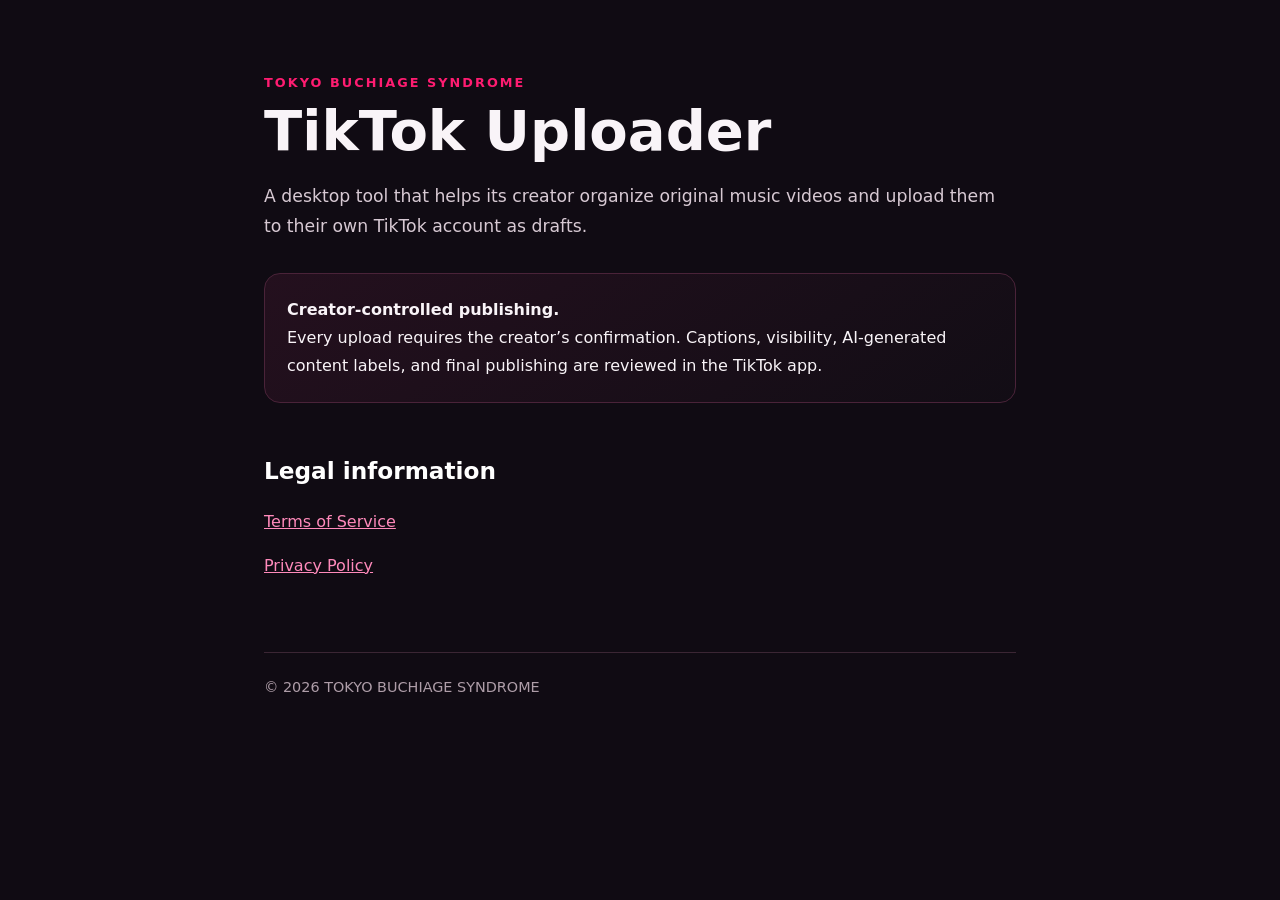
==== index.html @ 32ae3882 "Add files via upload" ====
<!doctype html><html lang="en"><head><meta charset="utf-8"><meta name="viewport" content="width=device-width,initial-scale=1"><title>TOKYO BUCHIAGE Uploader</title><link rel="stylesheet" href="styles.css"><link rel="icon" href="data:image/svg+xml,%3Csvg xmlns='http://www.w3.org/2000/svg' viewBox='0 0 32 32'%3E%3Crect width='32' height='32' rx='8' fill='%23ff1c71'/%3E%3Cpath d='M8 18h16M10 12h12M12 24h8' stroke='white' stroke-width='3' stroke-linecap='round'/%3E%3C/svg%3E"></head><body><main><div class="mark">TOKYO BUCHIAGE SYNDROME</div><h1>TikTok Uploader</h1><p class="lead">A desktop tool that helps its creator organize original music videos and upload them to their own TikTok account as drafts.</p><div class="panel"><strong>Creator-controlled publishing.</strong><br>Every upload requires the creator’s confirmation. Captions, visibility, AI-generated content labels, and final publishing are reviewed in the TikTok app.</div><h2>Legal information</h2><p><a href="terms.html">Terms of Service</a></p><p><a href="privacy.html">Privacy Policy</a></p><footer>© 2026 TOKYO BUCHIAGE SYNDROME</footer></main></body></html>
---- styles.css ----
:root{color-scheme:dark;font-family:Inter,"Noto Sans JP","Yu Gothic",system-ui,sans-serif;background:#100b13;color:#f9f4f8}*{box-sizing:border-box}body{margin:0;line-height:1.75}main{max-width:800px;margin:0 auto;padding:72px 24px 96px}.mark{color:#ff1c71;font-size:.8rem;font-weight:800;letter-spacing:.16em;text-transform:uppercase}h1{font-size:clamp(2rem,6vw,3.5rem);line-height:1.15;margin:.3rem 0 1rem}h2{font-size:1.45rem;margin:3rem 0 .6rem;color:#fff}.lead{color:#d7c9d3;font-size:1.08rem}.panel{border:1px solid #4a2339;border-radius:16px;padding:22px;margin-top:32px;background:linear-gradient(145deg,#24101e,#120d15)}a{color:#ff8abb}footer{margin-top:72px;color:#ae9da8;font-size:.9rem;border-top:1px solid #3b2634;padding-top:22px}@media(max-width:500px){main{padding:48px 20px 70px}}
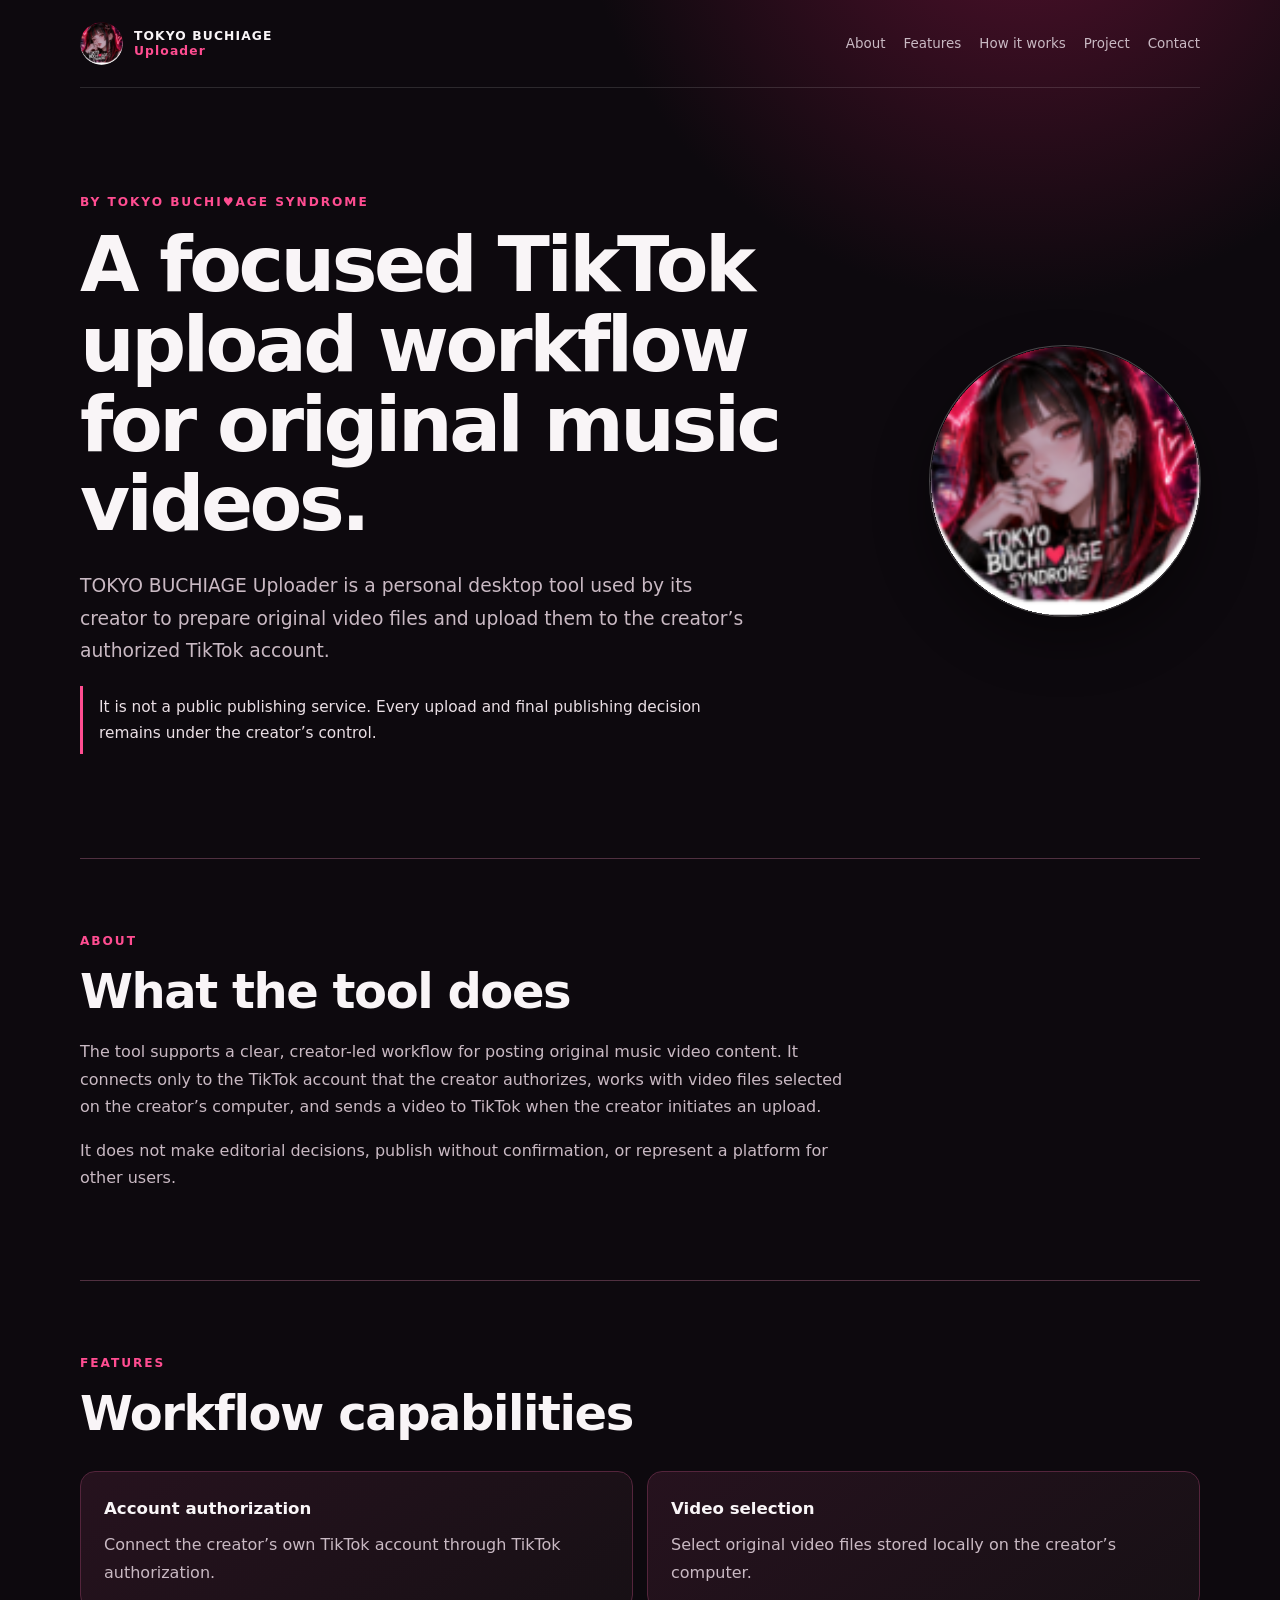
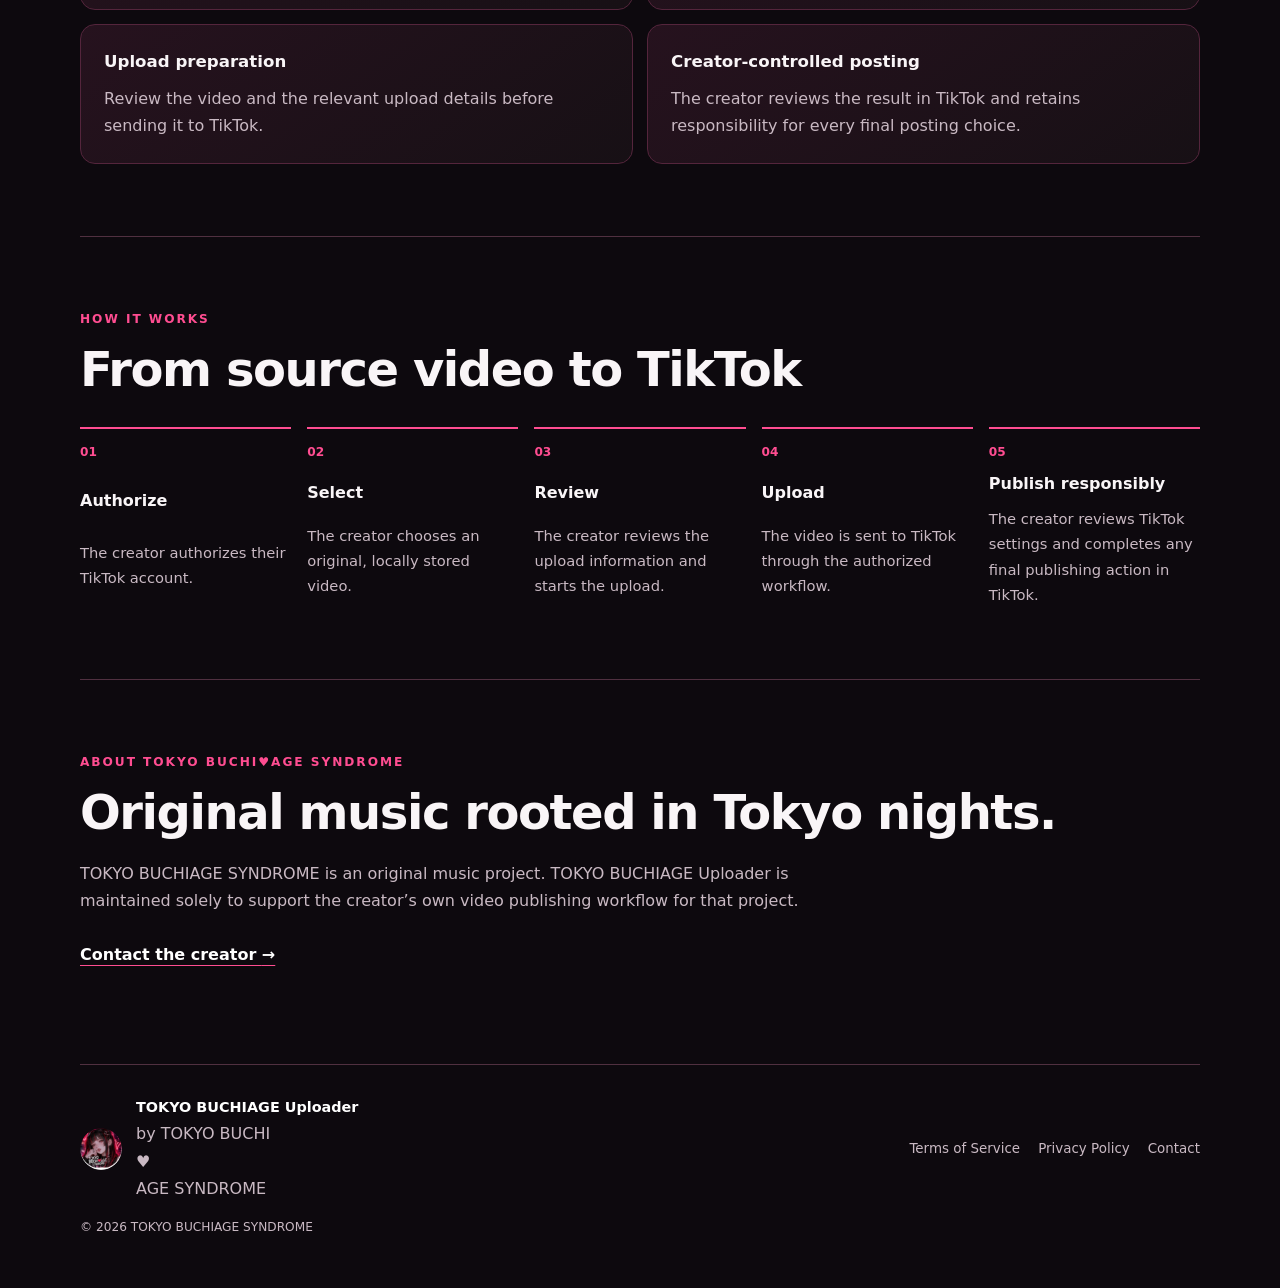
==== commit 6f3aad09: "Publish complete TikTok review site" ====
--- a/index.html
+++ b/index.html
@@ -1 +1,33 @@
-<!doctype html><html lang="en"><head><meta charset="utf-8"><meta name="viewport" content="width=device-width,initial-scale=1"><title>TOKYO BUCHIAGE Uploader</title><link rel="stylesheet" href="styles.css"><link rel="icon" href="data:image/svg+xml,%3Csvg xmlns='http://www.w3.org/2000/svg' viewBox='0 0 32 32'%3E%3Crect width='32' height='32' rx='8' fill='%23ff1c71'/%3E%3Cpath d='M8 18h16M10 12h12M12 24h8' stroke='white' stroke-width='3' stroke-linecap='round'/%3E%3C/svg%3E"></head><body><main><div class="mark">TOKYO BUCHIAGE SYNDROME</div><h1>TikTok Uploader</h1><p class="lead">A desktop tool that helps its creator organize original music videos and upload them to their own TikTok account as drafts.</p><div class="panel"><strong>Creator-controlled publishing.</strong><br>Every upload requires the creator’s confirmation. Captions, visibility, AI-generated content labels, and final publishing are reviewed in the TikTok app.</div><h2>Legal information</h2><p><a href="terms.html">Terms of Service</a></p><p><a href="privacy.html">Privacy Policy</a></p><footer>© 2026 TOKYO BUCHIAGE SYNDROME</footer></main></body></html>
+<!doctype html>
+<html lang="en">
+<head>
+  <meta charset="utf-8">
+  <meta name="viewport" content="width=device-width, initial-scale=1">
+  <meta name="description" content="TOKYO BUCHIAGE Uploader is a personal desktop workflow for preparing and uploading original music videos to its creator's TikTok account.">
+  <title>TOKYO BUCHIAGE Uploader | TOKYO BUCHIAGE SYNDROME</title>
+  <link rel="icon" href="brand-icon.png" type="image/png">
+  <link rel="apple-touch-icon" href="brand-icon.png">
+  <link rel="stylesheet" href="styles.css">
+</head>
+<body>
+  <header class="site-header">
+    <a class="brand" href="index.html" aria-label="TOKYO BUCHIAGE Uploader home"><img src="brand-icon.png" alt="REIKA / TOKYO BUCHIAGE SYNDROME brand icon"><span>TOKYO BUCHIAGE<br><b>Uploader</b></span></a>
+    <nav aria-label="Primary navigation"><a href="#about">About</a><a href="#features">Features</a><a href="#workflow">How it works</a><a href="#project">Project</a><a href="contact.html">Contact</a></nav>
+  </header>
+  <main>
+    <section class="hero" aria-labelledby="page-title">
+      <div><p class="eyebrow">BY TOKYO BUCHI<span aria-hidden="true">♥</span>AGE SYNDROME</p><h1 id="page-title">A focused TikTok upload workflow for original music videos.</h1><p class="intro">TOKYO BUCHIAGE Uploader is a personal desktop tool used by its creator to prepare original video files and upload them to the creator’s authorized TikTok account.</p><p class="notice">It is not a public publishing service. Every upload and final publishing decision remains under the creator’s control.</p></div>
+      <img class="hero-icon" src="brand-icon.png" alt="REIKA / TOKYO BUCHIAGE SYNDROME brand icon">
+    </section>
+
+    <section id="about" class="section"><p class="eyebrow">ABOUT</p><h2>What the tool does</h2><p>The tool supports a clear, creator-led workflow for posting original music video content. It connects only to the TikTok account that the creator authorizes, works with video files selected on the creator’s computer, and sends a video to TikTok when the creator initiates an upload.</p><p>It does not make editorial decisions, publish without confirmation, or represent a platform for other users.</p></section>
+
+    <section id="features" class="section"><p class="eyebrow">FEATURES</p><h2>Workflow capabilities</h2><div class="cards"><article><h3>Account authorization</h3><p>Connect the creator’s own TikTok account through TikTok authorization.</p></article><article><h3>Video selection</h3><p>Select original video files stored locally on the creator’s computer.</p></article><article><h3>Upload preparation</h3><p>Review the video and the relevant upload details before sending it to TikTok.</p></article><article><h3>Creator-controlled posting</h3><p>The creator reviews the result in TikTok and retains responsibility for every final posting choice.</p></article></div></section>
+
+    <section id="workflow" class="section"><p class="eyebrow">HOW IT WORKS</p><h2>From source video to TikTok</h2><ol class="steps"><li><b>Authorize</b><span>The creator authorizes their TikTok account.</span></li><li><b>Select</b><span>The creator chooses an original, locally stored video.</span></li><li><b>Review</b><span>The creator reviews the upload information and starts the upload.</span></li><li><b>Upload</b><span>The video is sent to TikTok through the authorized workflow.</span></li><li><b>Publish responsibly</b><span>The creator reviews TikTok settings and completes any final publishing action in TikTok.</span></li></ol></section>
+
+    <section id="project" class="section project"><p class="eyebrow">ABOUT TOKYO BUCHI<span aria-hidden="true">♥</span>AGE SYNDROME</p><h2>Original music rooted in Tokyo nights.</h2><p>TOKYO BUCHIAGE SYNDROME is an original music project. TOKYO BUCHIAGE Uploader is maintained solely to support the creator’s own video publishing workflow for that project.</p><a class="text-link" href="contact.html">Contact the creator <span aria-hidden="true">→</span></a></section>
+  </main>
+  <footer class="site-footer"><img src="brand-icon.png" alt="" aria-hidden="true"><div><strong>TOKYO BUCHIAGE Uploader</strong><span>by TOKYO BUCHI<span aria-hidden="true">♥</span>AGE SYNDROME</span></div><nav aria-label="Legal navigation"><a href="terms.html">Terms of Service</a><a href="privacy.html">Privacy Policy</a><a href="contact.html">Contact</a></nav><small>© 2026 TOKYO BUCHIAGE SYNDROME</small></footer>
+</body>
+</html>
--- a/styles.css
+++ b/styles.css
@@ -1 +1 @@
-:root{color-scheme:dark;font-family:Inter,"Noto Sans JP","Yu Gothic",system-ui,sans-serif;background:#100b13;color:#f9f4f8}*{box-sizing:border-box}body{margin:0;line-height:1.75}main{max-width:800px;margin:0 auto;padding:72px 24px 96px}.mark{color:#ff1c71;font-size:.8rem;font-weight:800;letter-spacing:.16em;text-transform:uppercase}h1{font-size:clamp(2rem,6vw,3.5rem);line-height:1.15;margin:.3rem 0 1rem}h2{font-size:1.45rem;margin:3rem 0 .6rem;color:#fff}.lead{color:#d7c9d3;font-size:1.08rem}.panel{border:1px solid #4a2339;border-radius:16px;padding:22px;margin-top:32px;background:linear-gradient(145deg,#24101e,#120d15)}a{color:#ff8abb}footer{margin-top:72px;color:#ae9da8;font-size:.9rem;border-top:1px solid #3b2634;padding-top:22px}@media(max-width:500px){main{padding:48px 20px 70px}}
+:root{--ink:#f9f5f7;--muted:#c9b9c3;--line:#503040;--pink:#ff4d91;--deep:#0d090e;--panel:#181019;font-family:Inter,"Noto Sans JP","Yu Gothic",system-ui,sans-serif;color:var(--ink);background:var(--deep)}*{box-sizing:border-box}html{scroll-behavior:smooth}body{margin:0;line-height:1.72;background:radial-gradient(circle at 80% -5%,#55112e 0,transparent 28rem),var(--deep)}a{color:inherit}.site-header,main,.site-footer{width:min(1120px,calc(100% - 40px));margin:auto}.site-header{display:flex;justify-content:space-between;align-items:center;padding:22px 0;border-bottom:1px solid rgba(255,255,255,.13)}.brand{display:flex;align-items:center;gap:11px;text-decoration:none;font-size:.77rem;line-height:1.15;letter-spacing:.09em;font-weight:700}.brand img{width:43px;height:43px;border-radius:50%;object-fit:cover}.brand b{color:var(--pink)}nav{display:flex;flex-wrap:wrap;gap:18px}nav a{font-size:.84rem;text-decoration:none;color:var(--muted)}nav a:hover,.text-link:hover{color:#fff}.hero{display:grid;grid-template-columns:1fr minmax(160px,270px);gap:50px;align-items:center;padding:104px 0 88px}.eyebrow{margin:0 0 12px;color:var(--pink);font-size:.76rem;font-weight:800;letter-spacing:.16em}.hero h1{font-size:clamp(2.45rem,6vw,5rem);line-height:1.04;letter-spacing:-.045em;margin:0 0 26px;max-width:800px}.intro{font-size:1.17rem;max-width:670px;color:var(--muted)}.notice{border-left:3px solid var(--pink);padding:8px 0 8px 16px;max-width:650px;color:#eadfe5;font-size:.96rem}.hero-icon{width:100%;max-width:270px;justify-self:end;border-radius:50%;box-shadow:0 0 0 1px rgba(255,255,255,.25),0 22px 55px rgba(0,0,0,.4)}.section{padding:72px 0;border-top:1px solid var(--line)}h2{font-size:clamp(1.8rem,4vw,3rem);line-height:1.14;letter-spacing:-.03em;margin:0 0 20px}.section>p:not(.eyebrow){max-width:780px;color:var(--muted)}.cards{display:grid;grid-template-columns:repeat(2,1fr);gap:14px;margin-top:30px}.cards article{background:linear-gradient(145deg,#26121e,#171015);border:1px solid #54253c;border-radius:15px;padding:23px}.cards h3{font-size:1.04rem;margin:0 0 8px}.cards p{color:var(--muted);margin:0}.steps{list-style:none;padding:0;counter-reset:step;display:grid;grid-template-columns:repeat(5,1fr);gap:16px;margin:30px 0 0}.steps li{counter-increment:step;padding-top:13px;border-top:2px solid var(--pink);display:grid;gap:8px}.steps li:before{content:"0" counter(step);font-size:.76rem;color:var(--pink);font-weight:800}.steps span{color:var(--muted);font-size:.92rem}.project{padding-bottom:96px}.text-link{display:inline-block;margin-top:10px;color:#fff;font-weight:700;text-decoration-color:var(--pink);text-underline-offset:5px}.site-footer{border-top:1px solid var(--line);padding:30px 0 50px;display:grid;grid-template-columns:auto 1fr auto;gap:14px;align-items:center;color:var(--muted)}.site-footer img{width:42px;border-radius:50%}.site-footer strong,.site-footer span{display:block}.site-footer strong{color:#fff;font-size:.9rem}.site-footer nav{justify-content:end}.site-footer small{grid-column:1/-1;font-size:.76rem}@media(max-width:760px){.site-header{align-items:flex-start;gap:20px}.site-header nav{justify-content:flex-end}.hero{grid-template-columns:1fr;padding:68px 0}.hero-icon{justify-self:start;width:155px;order:-1}.cards{grid-template-columns:1fr}.steps{grid-template-columns:1fr}.site-footer{grid-template-columns:auto 1fr}.site-footer nav{grid-column:1/-1;justify-content:flex-start}}@media(max-width:500px){.site-header,main,.site-footer{width:min(100% - 32px,1120px)}.site-header{padding:15px 0}.site-header nav{gap:10px}.site-header nav a{font-size:.74rem}.hero h1{font-size:2.55rem}.section{padding:55px 0}}
